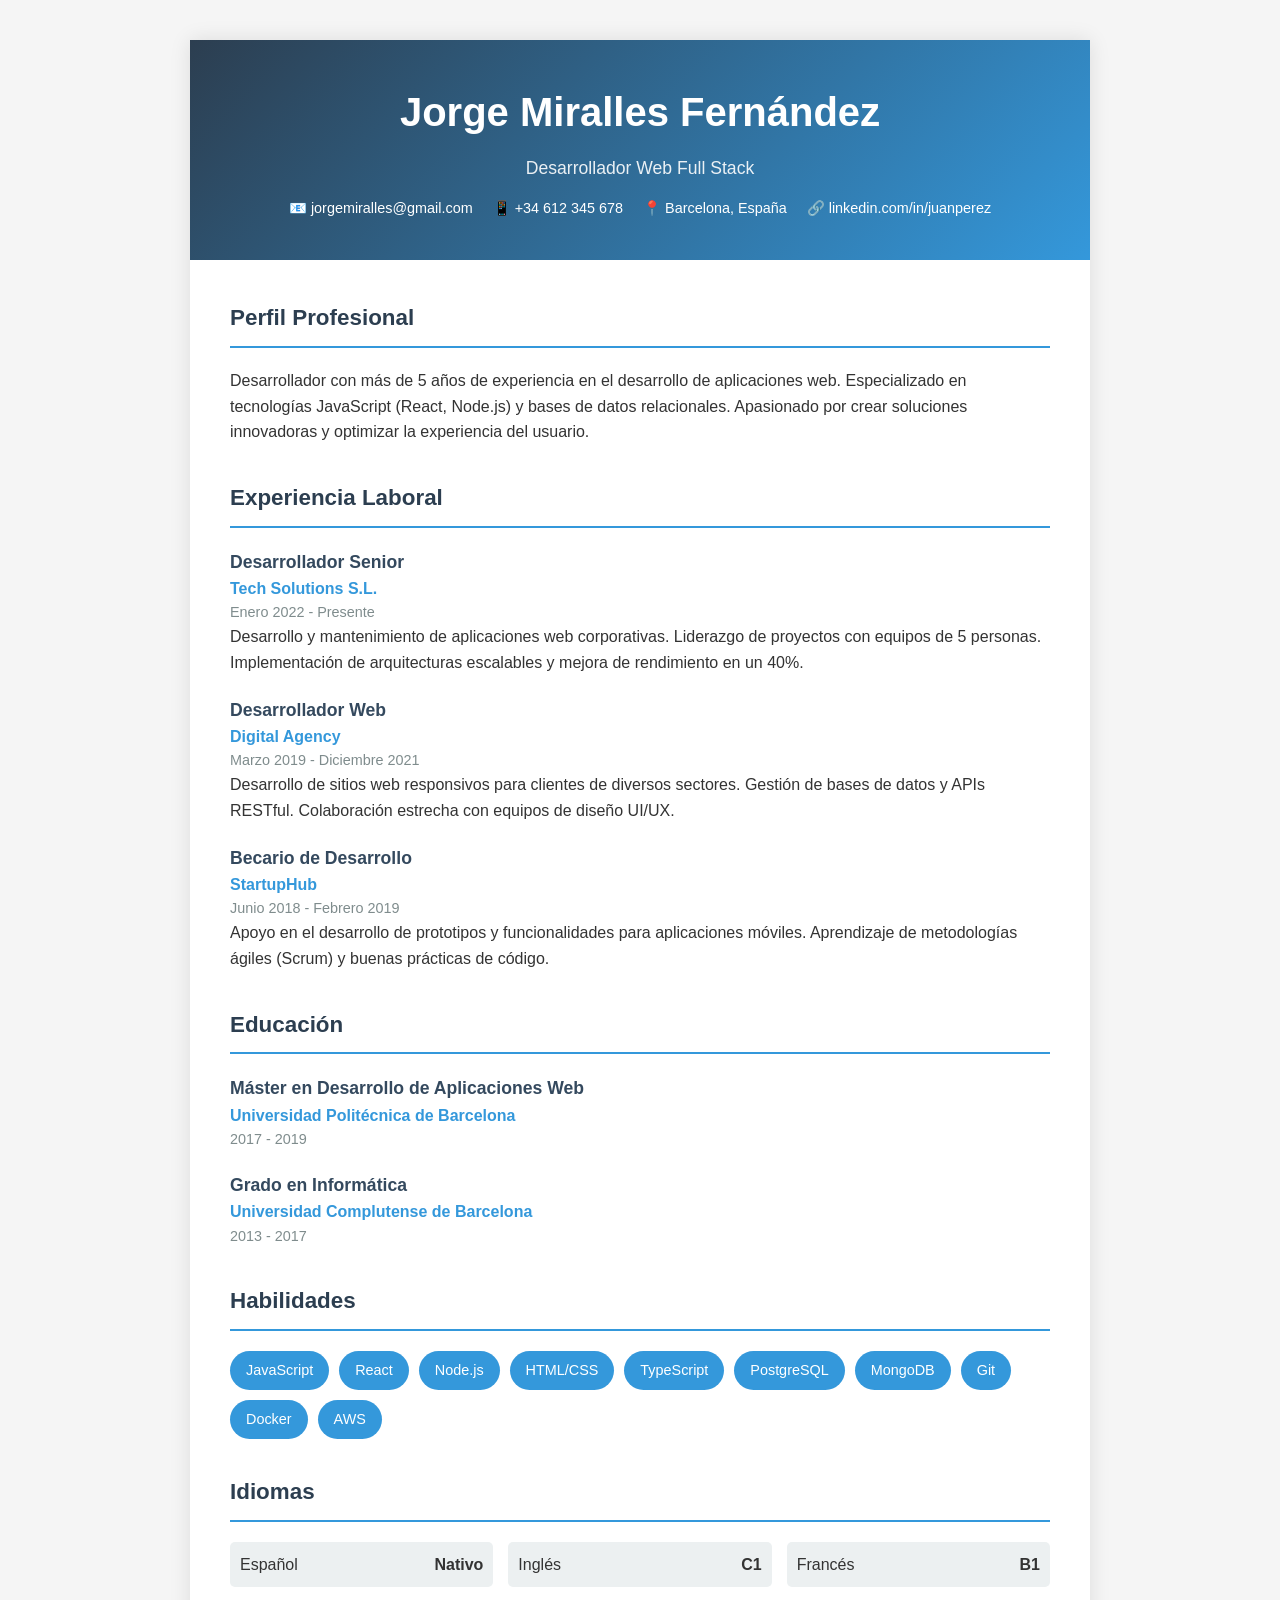
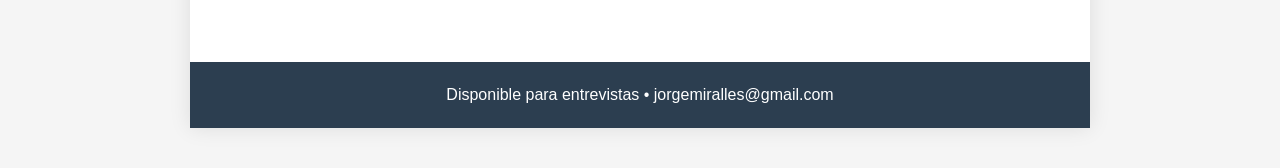
==== index.html @ 1e7cab94 "Rename cv.html to index.html for GitHub Pages" ====
<!DOCTYPE html>
<html lang="es">
<head>
    <meta charset="UTF-8">
    <meta name="viewport" content="width=device-width, initial-scale=1.0">
    <title>CV - Jorge Miralles Fernández</title>
    <link rel="stylesheet" href="css/styles.css">
</head>
<body>
    <div class="container">
        <header>
            <h1>Jorge Miralles Fernández</h1>
            <p>Desarrollador Web Full Stack</p>
            <div class="contact-info">
                <span>📧 jorgemiralles@gmail.com</span>
                <span>📱 +34 612 345 678</span>
                <span>📍 Barcelona, España</span>
                <span>🔗 linkedin.com/in/juanperez</span>
            </div>
        </header>

        <div class="content">
            <section>
                <h2>Perfil Profesional</h2>
                <p>Desarrollador con más de 5 años de experiencia en el desarrollo de aplicaciones web. Especializado en tecnologías JavaScript (React, Node.js) y bases de datos relacionales. Apasionado por crear soluciones innovadoras y optimizar la experiencia del usuario.</p>
            </section>

            <section>
                <h2>Experiencia Laboral</h2>
                
                <div class="experience-item">
                    <h3>Desarrollador Senior</h3>
                    <p class="company">Tech Solutions S.L.</p>
                    <p class="date">Enero 2022 - Presente</p>
                    <p>Desarrollo y mantenimiento de aplicaciones web corporativas. Liderazgo de proyectos con equipos de 5 personas. Implementación de arquitecturas escalables y mejora de rendimiento en un 40%.</p>
                </div>

                <div class="experience-item">
                    <h3>Desarrollador Web</h3>
                    <p class="company">Digital Agency</p>
                    <p class="date">Marzo 2019 - Diciembre 2021</p>
                    <p>Desarrollo de sitios web responsivos para clientes de diversos sectores. Gestión de bases de datos y APIs RESTful. Colaboración estrecha con equipos de diseño UI/UX.</p>
                </div>

                <div class="experience-item">
                    <h3>Becario de Desarrollo</h3>
                    <p class="company">StartupHub</p>
                    <p class="date">Junio 2018 - Febrero 2019</p>
                    <p>Apoyo en el desarrollo de prototipos y funcionalidades para aplicaciones móviles. Aprendizaje de metodologías ágiles (Scrum) y buenas prácticas de código.</p>
                </div>
            </section>

            <section>
                <h2>Educación</h2>
                
                <div class="education-item">
                    <h3>Máster en Desarrollo de Aplicaciones Web</h3>
                    <p class="institution">Universidad Politécnica de Barcelona</p>
                    <p class="date">2017 - 2019</p>
                </div>

                <div class="education-item">
                    <h3>Grado en Informática</h3>
                    <p class="institution">Universidad Complutense de Barcelona</p>
                    <p class="date">2013 - 2017</p>
                </div>
            </section>

            <section>
                <h2>Habilidades</h2>
                <div class="skills-container">
                    <span class="skill">JavaScript</span>
                    <span class="skill">React</span>
                    <span class="skill">Node.js</span>
                    <span class="skill">HTML/CSS</span>
                    <span class="skill">TypeScript</span>
                    <span class="skill">PostgreSQL</span>
                    <span class="skill">MongoDB</span>
                    <span class="skill">Git</span>
                    <span class="skill">Docker</span>
                    <span class="skill">AWS</span>
                </div>
            </section>

            <section>
                <h2>Idiomas</h2>
                <div class="languages-container">
                    <div class="language-item">
                        <span>Español</span>
                        <strong>Nativo</strong>
                    </div>
                    <div class="language-item">
                        <span>Inglés</span>
                        <strong>C1</strong>
                    </div>
                    <div class="language-item">
                        <span>Francés</span>
                        <strong>B1</strong>
                    </div>
                </div>
            </section>
        </div>

        <footer>
            <p>Disponible para entrevistas • jorgemiralles@gmail.com</p>
        </footer>
    </div>
</body>
</html>
---- css/styles.css ----
* {
    margin: 0;
    padding: 0;
    box-sizing: border-box;
}

body {
    font-family: 'Segoe UI', Tahoma, Geneva, Verdana, sans-serif;
    background: #f5f5f5;
    color: #333;
    line-height: 1.6;
}

.container {
    max-width: 900px;
    margin: 40px auto;
    background: white;
    box-shadow: 0 0 20px rgba(0,0,0,0.1);
}

header {
    background: linear-gradient(135deg, #2c3e50, #3498db);
    color: white;
    padding: 40px;
    text-align: center;
}

header h1 {
    font-size: 2.5em;
    margin-bottom: 10px;
}

header p {
    font-size: 1.1em;
    opacity: 0.9;
}

.contact-info {
    margin-top: 15px;
    display: flex;
    justify-content: center;
    gap: 20px;
    flex-wrap: wrap;
}

.contact-info span {
    font-size: 0.9em;
}

.content {
    padding: 40px;
}

section {
    margin-bottom: 35px;
}

h2 {
    color: #2c3e50;
    border-bottom: 2px solid #3498db;
    padding-bottom: 10px;
    margin-bottom: 20px;
    font-size: 1.4em;
}

.experience-item, .education-item {
    margin-bottom: 20px;
}

.experience-item h3, .education-item h3 {
    color: #34495e;
    font-size: 1.1em;
}

.experience-item .company, .education-item .institution {
    color: #3498db;
    font-weight: 600;
}

.experience-item .date, .education-item .date {
    color: #7f8c8d;
    font-size: 0.9em;
}

.skills-container {
    display: flex;
    flex-wrap: wrap;
    gap: 10px;
}

.skill {
    background: #3498db;
    color: white;
    padding: 8px 16px;
    border-radius: 20px;
    font-size: 0.9em;
}

.languages-container {
    display: grid;
    grid-template-columns: repeat(auto-fit, minmax(150px, 1fr));
    gap: 15px;
}

.language-item {
    display: flex;
    justify-content: space-between;
    padding: 10px;
    background: #ecf0f1;
    border-radius: 5px;
}

footer {
    background: #2c3e50;
    color: white;
    text-align: center;
    padding: 20px;
}

@media (max-width: 600px) {
    .container {
        margin: 0;
    }
    header, .content {
        padding: 25px;
    }
    header h1 {
        font-size: 1.8em;
    }
    .contact-info {
        flex-direction: column;
        gap: 8px;
    }
}
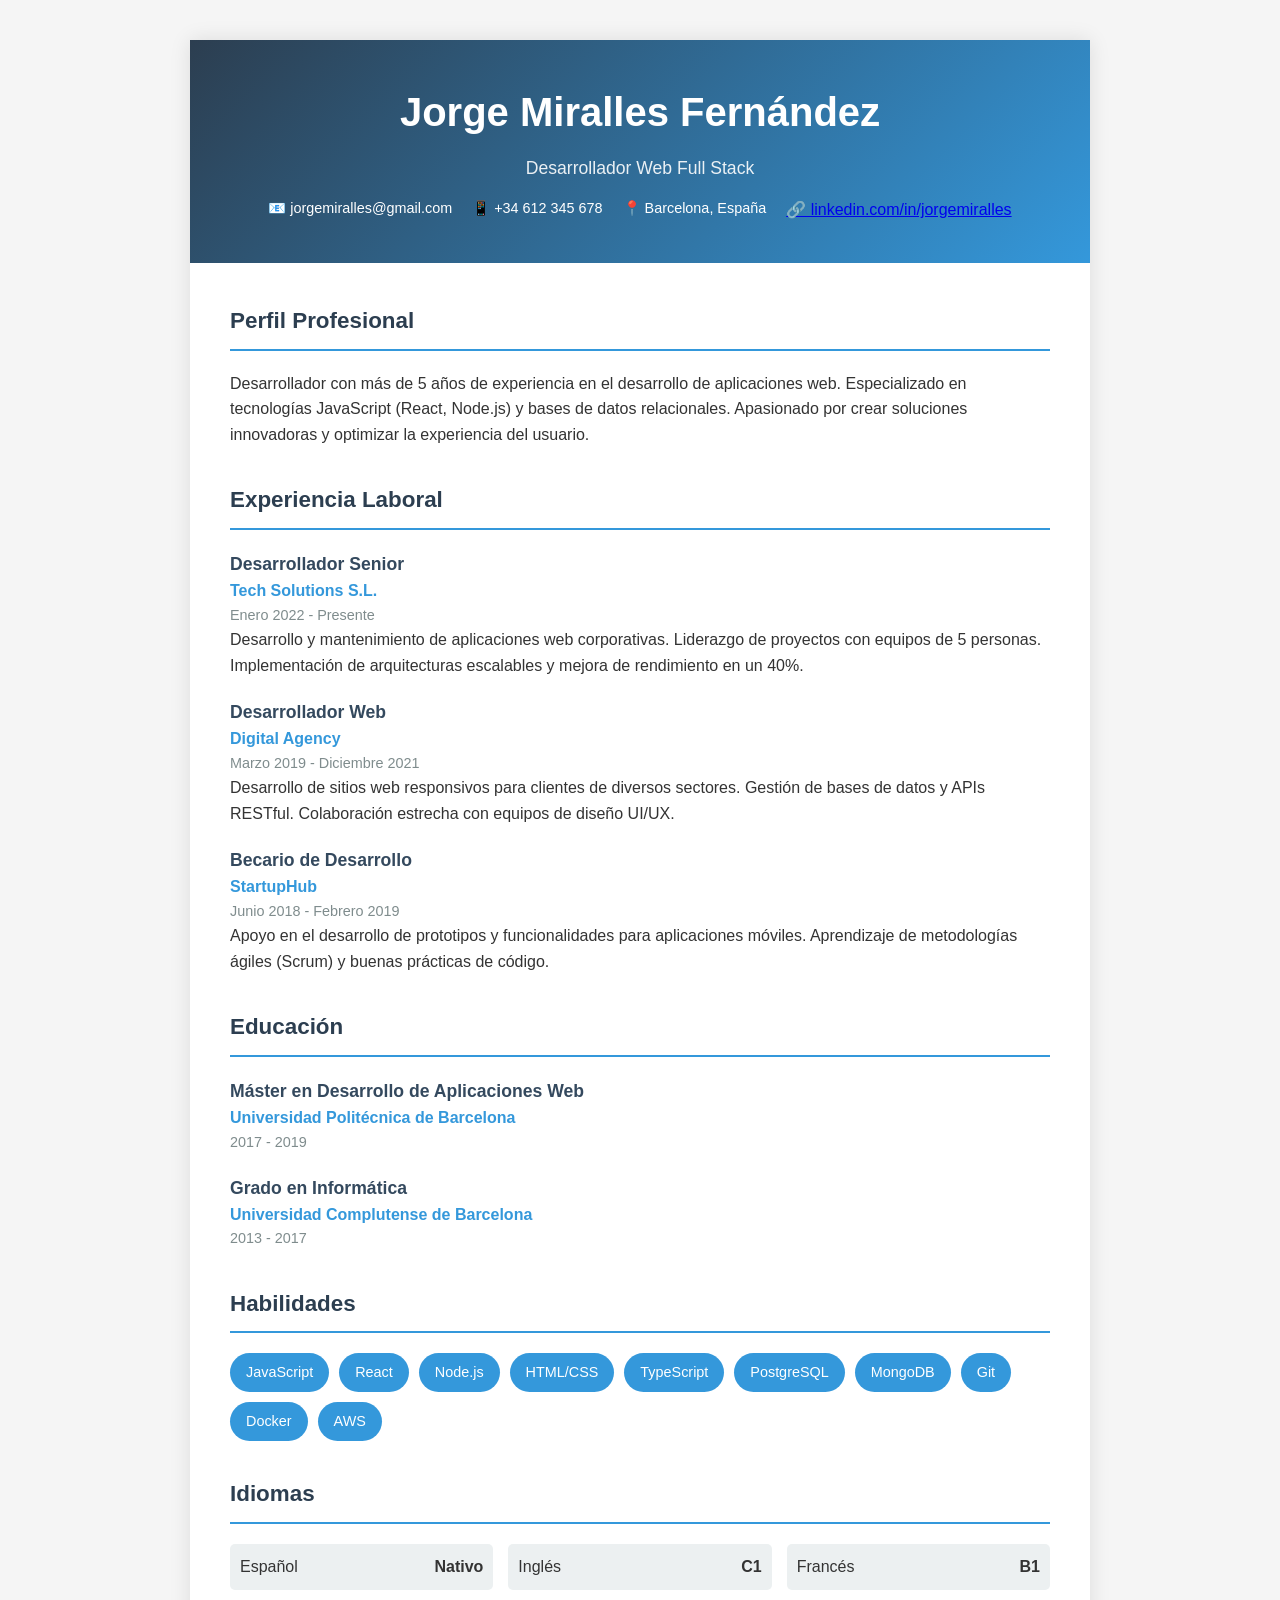
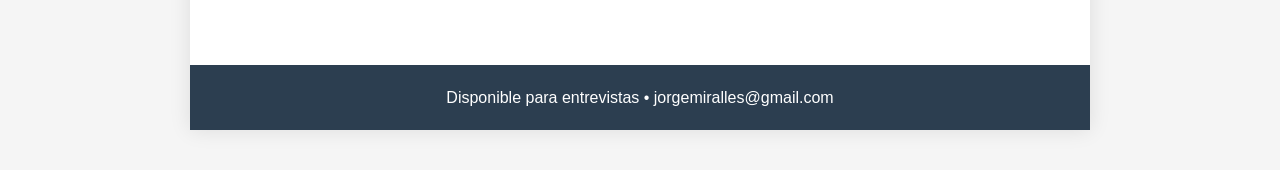
==== commit f1e2a858: "Make LinkedIn URL clickable" ====
--- a/index.html
+++ b/index.html
@@ -15,7 +15,7 @@
                 <span>📧 jorgemiralles@gmail.com</span>
                 <span>📱 +34 612 345 678</span>
                 <span>📍 Barcelona, España</span>
-                <span>🔗 linkedin.com/in/juanperez</span>
+                <a href="https://linkedin.com/in/jorgemiralles" target="_blank" rel="noopener">🔗 linkedin.com/in/jorgemiralles</a>
             </div>
         </header>
 
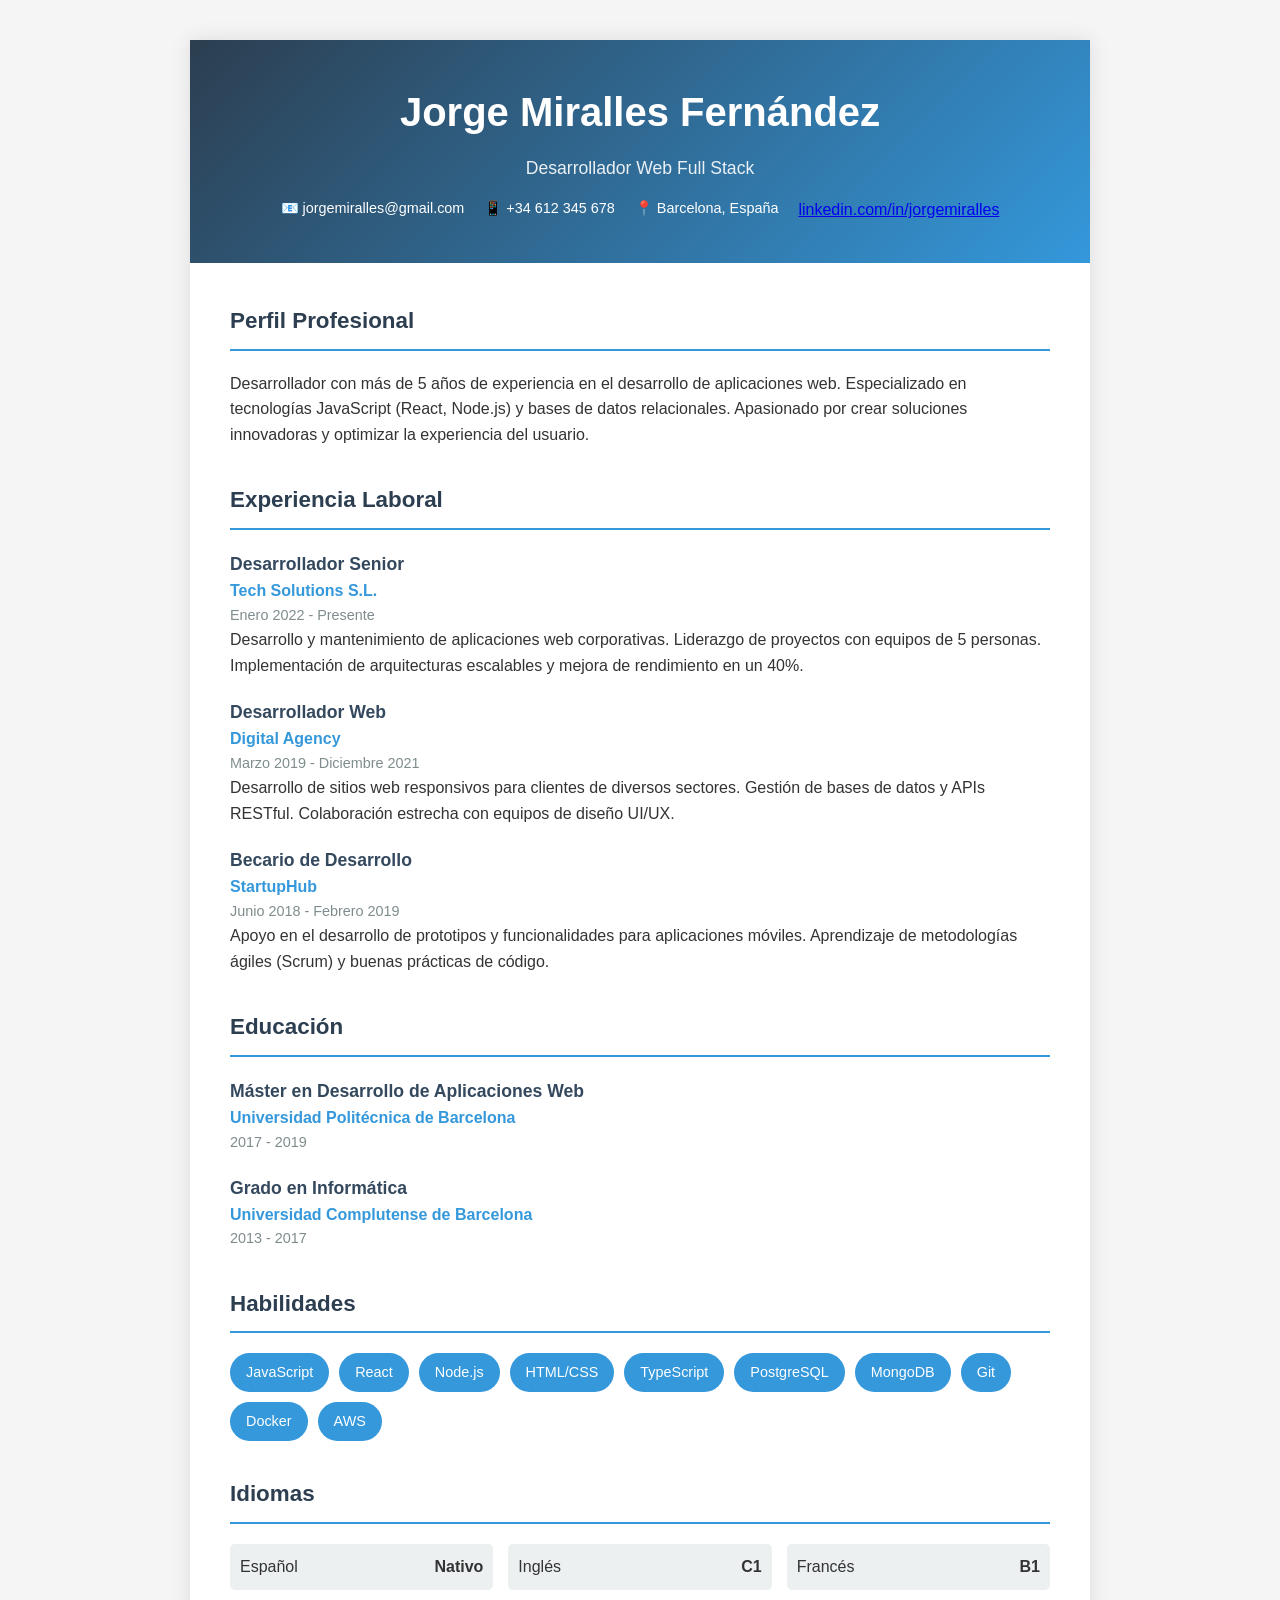
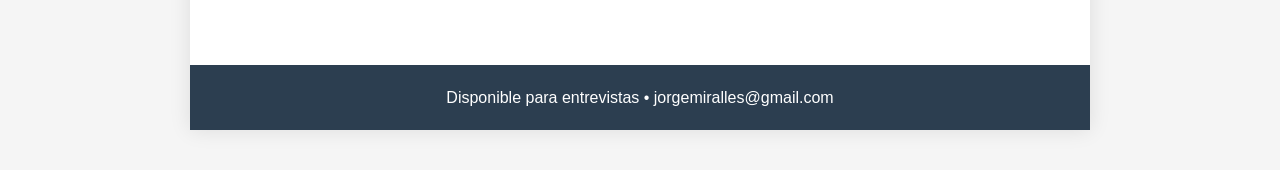
==== commit 9c0cc86b: "Remove emoji from LinkedIn link" ====
--- a/index.html
+++ b/index.html
@@ -15,7 +15,7 @@
                 <span>📧 jorgemiralles@gmail.com</span>
                 <span>📱 +34 612 345 678</span>
                 <span>📍 Barcelona, España</span>
-                <a href="https://linkedin.com/in/jorgemiralles" target="_blank" rel="noopener">🔗 linkedin.com/in/jorgemiralles</a>
+                <a href="https://linkedin.com/in/jorgemiralles" target="_blank" rel="noopener">linkedin.com/in/jorgemiralles</a>
             </div>
         </header>
 
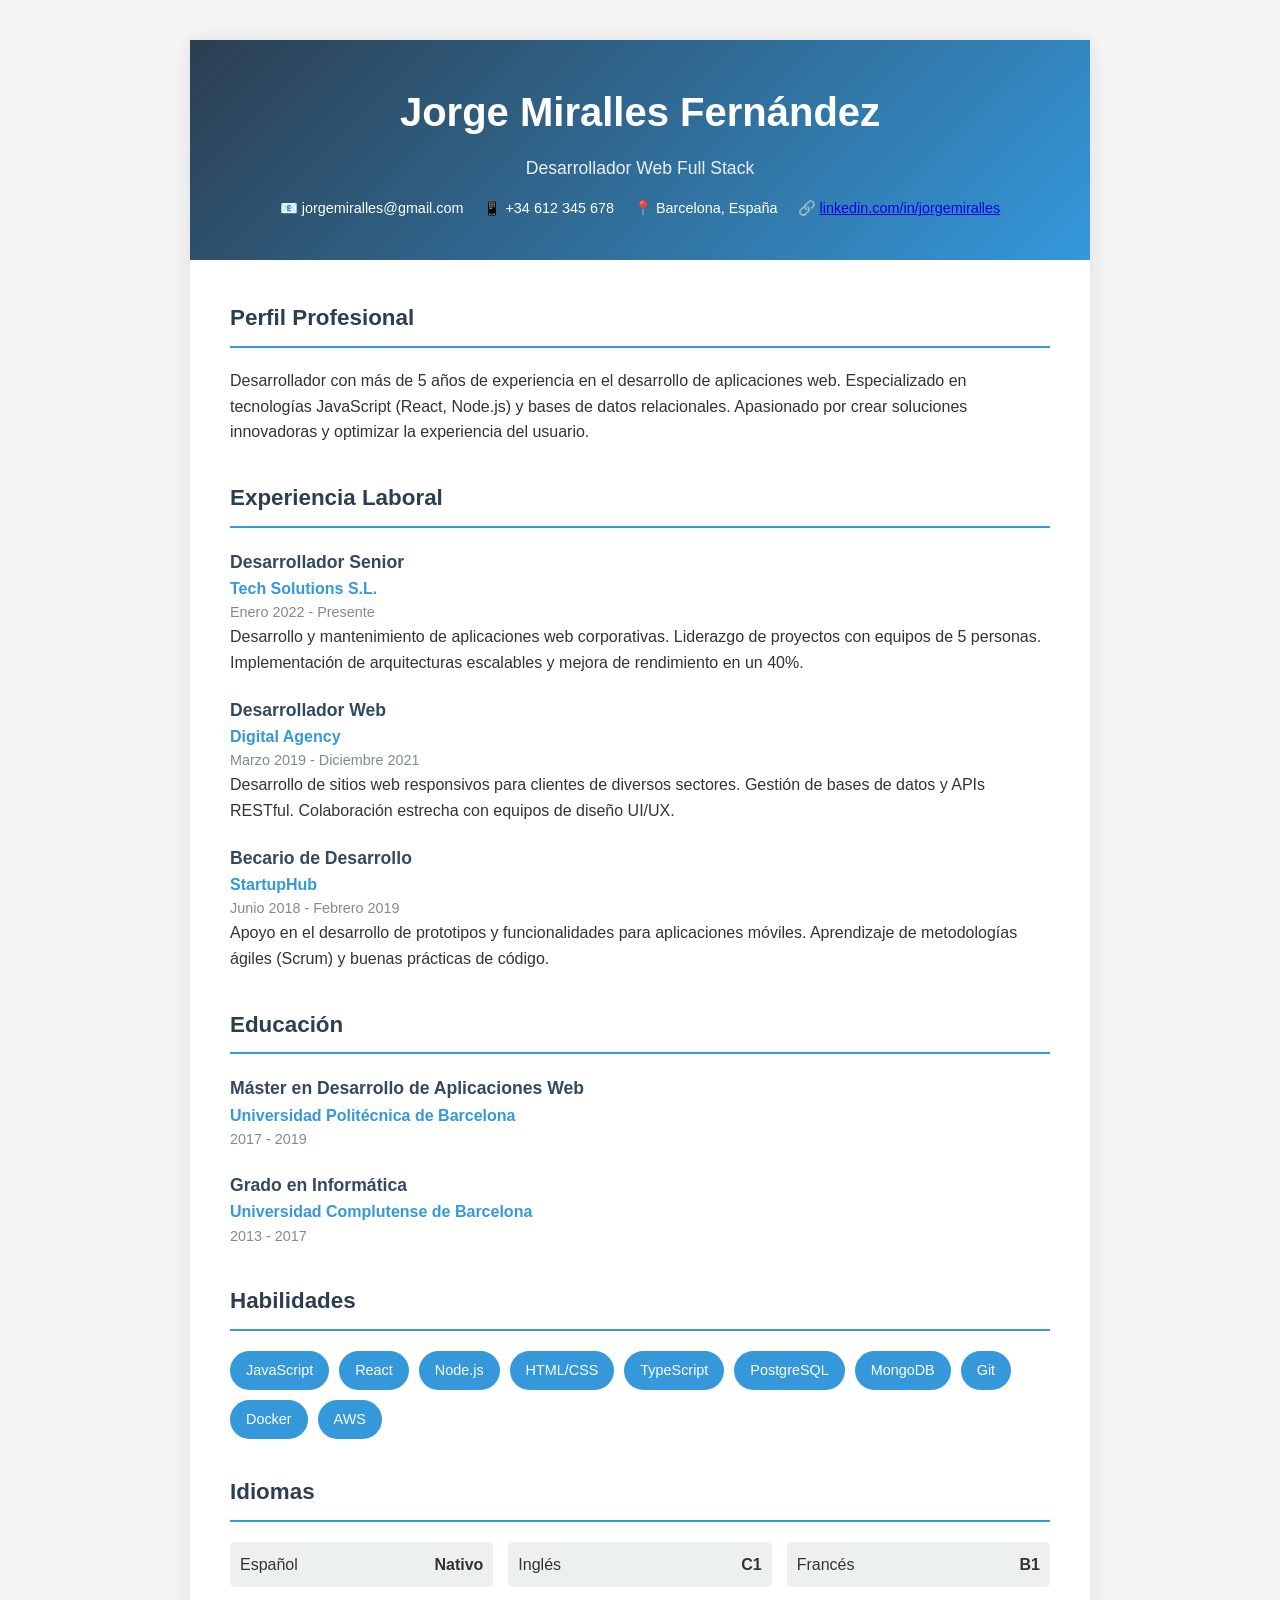
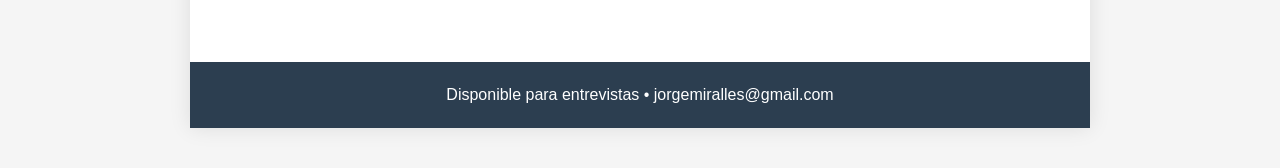
==== commit 04630658: "Move link icon outside anchor tag" ====
--- a/index.html
+++ b/index.html
@@ -15,7 +15,7 @@
                 <span>📧 jorgemiralles@gmail.com</span>
                 <span>📱 +34 612 345 678</span>
                 <span>📍 Barcelona, España</span>
-                <a href="https://linkedin.com/in/jorgemiralles" target="_blank" rel="noopener">linkedin.com/in/jorgemiralles</a>
+                <span>🔗 <a href="https://linkedin.com/in/jorgemiralles" target="_blank" rel="noopener">linkedin.com/in/jorgemiralles</a></span>
             </div>
         </header>
 
